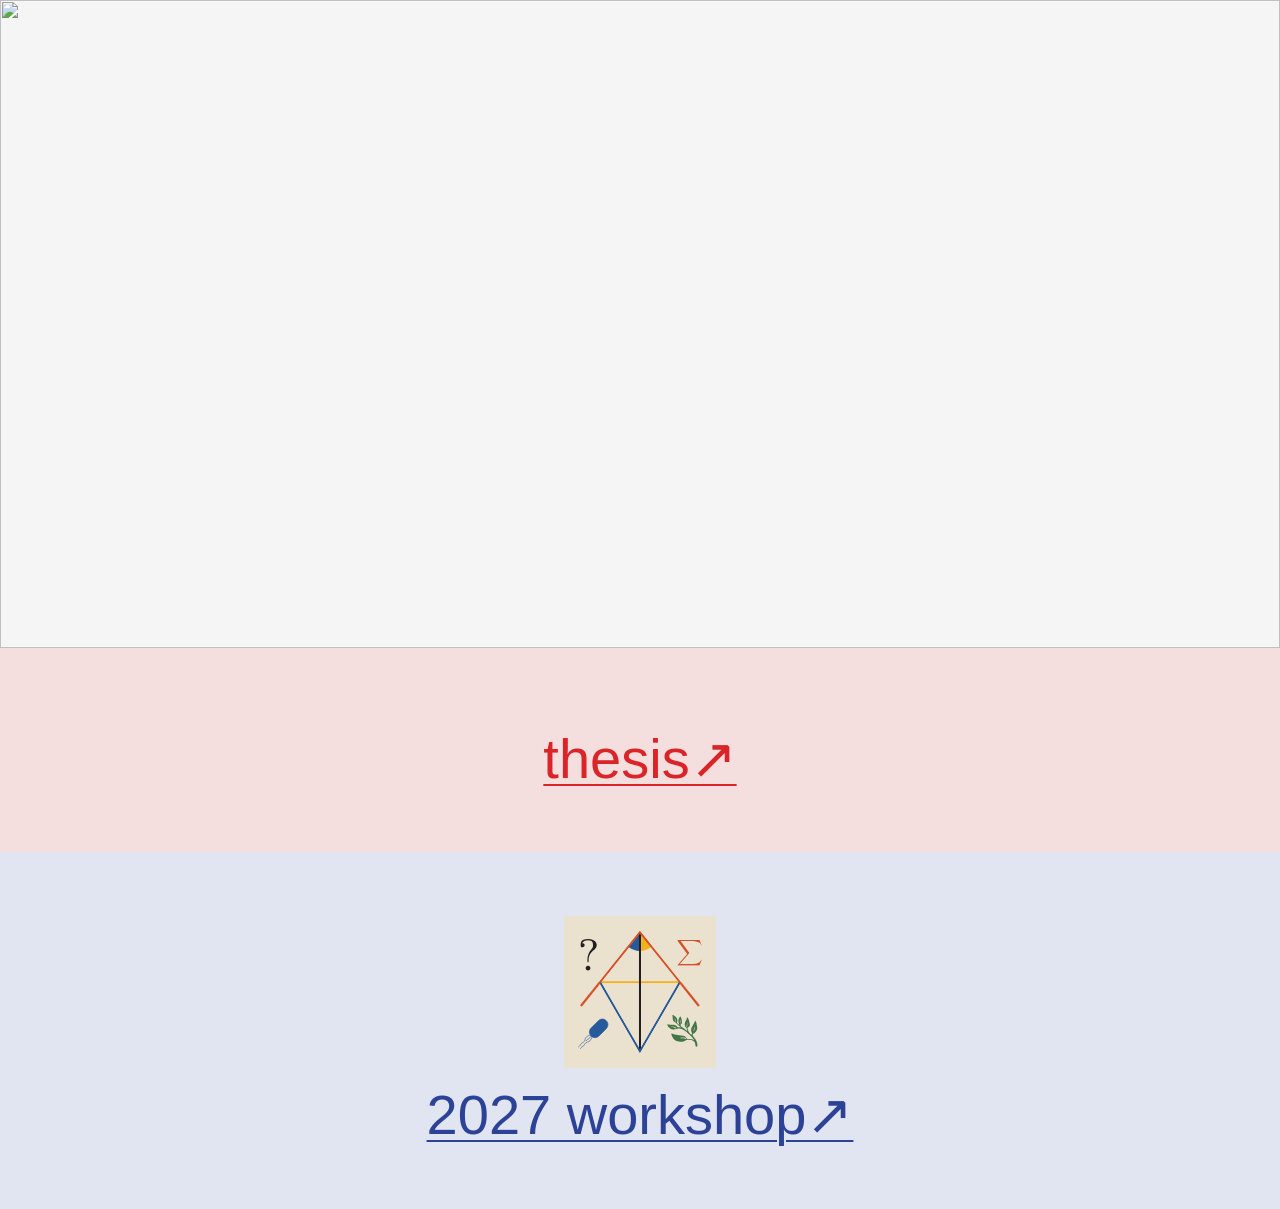
==== index.html @ 2cb5aefb "init" ====
<!doctype html>
<html lang="en">

<head>
  <meta charset="utf-8">

  <meta
    name="viewport"
    content="width=device-width, initial-scale=1"
  >

  <meta
    name="theme-color"
    content="#F5F5F5"
  >

  <meta
    name="description"
    content="sundries"
  >

  <title>gsl.mn</title>

  <link
    rel="icon"
    type="image/svg+xml"
    href="./assets/graphics/link-1.svg"
  >

  <link
    rel="stylesheet"
    href="./styles.css"
  >
</head>


<body>

  <a
    class="skip-link"
    href="#links"
  >
    Skip to links
  </a>


  <main>

    <!--
      Site title remains available to screen readers/search engines,
      but is NOT visually displayed.
    -->
    <h1 class="visually-hidden">
      gsl.mn
    </h1>


    <!-- =====================================================
         LARGE HERO SVG
         ===================================================== -->

    <section class="hero">

      <img
        class="hero__art"
        src="./assets/graphics/hero.svg"
        alt=""
      >


      <!--
        Invisible clickable region centered over the hero.

        Change href to whatever you want.

        Nothing visible is drawn here.
        Remove this <a> entirely if you don't want
        the hero to contain a link.
      -->
      <a
        class="hero__center-link"
        href="./about/"
        aria-label="About"
      ></a>

    </section>



    <!-- =====================================================
         TWO FULL-WIDTH LINK BANDS
         ===================================================== -->

    <nav
      class="links"
      id="links"
      aria-label="Explore"
    >


      <!-- FIRST LINK -->

      <div class="link-band link-band--red">

        <a
          class="illustrated-link illustrated-link--red"
          href="https://thesis.caltech.edu/18607/"
        >

          <img
            class="illustrated-link__art"
            src="./assets/graphics/link-1.svg"
            alt=""
          >

          <span class="illustrated-link__label">
            thesis↗
          </span>

        </a>

      </div>



      <!-- SECOND LINK -->

      <div class="link-band link-band--blue">

        <a
          class="illustrated-link illustrated-link--blue"
          href="https://www.nitmb.org/event/curiosity-driven-dialogue-and-collaboration-between-experiment-and-theory-2/"
        >

          <img
            class="illustrated-link__art"
            src="./assets/graphics/2027curiosity.svg"
            alt=""
          >

          <span class="illustrated-link__label">
            2027 workshop↗
          </span>

        </a>

      </div>


    </nav>

  </main>


</body>
</html>
---- styles.css ----
/* =========================================================
   U001 FONT FAMILY
   ========================================================= */


/* ---------- normal width ---------- */

@font-face {
  font-family: "U001";
  src: url("./assets/fonts/U001-Regular.woff2") format("woff2");
  font-weight: 400;
  font-style: normal;
  font-stretch: normal;
  font-display: swap;
}

@font-face {
  font-family: "U001";
  src: url("./assets/fonts/U001-Italic.woff2") format("woff2");
  font-weight: 400;
  font-style: italic;
  font-stretch: normal;
  font-display: swap;
}

@font-face {
  font-family: "U001";
  src: url("./assets/fonts/U001-Bold.woff2") format("woff2");
  font-weight: 700;
  font-style: normal;
  font-stretch: normal;
  font-display: swap;
}

@font-face {
  font-family: "U001";
  src: url("./assets/fonts/U001-BoldItalic.woff2") format("woff2");
  font-weight: 700;
  font-style: italic;
  font-stretch: normal;
  font-display: swap;
}


/* ---------- condensed ---------- */

@font-face {
  font-family: "U001";
  src: url("./assets/fonts/U001-Condensed.woff2") format("woff2");
  font-weight: 400;
  font-style: normal;
  font-stretch: condensed;
  font-display: swap;
}

@font-face {
  font-family: "U001";
  src: url("./assets/fonts/U001-CondensedItalic.woff2") format("woff2");
  font-weight: 400;
  font-style: italic;
  font-stretch: condensed;
  font-display: swap;
}

@font-face {
  font-family: "U001";
  src: url("./assets/fonts/U001-CondensedBold.woff2") format("woff2");
  font-weight: 700;
  font-style: normal;
  font-stretch: condensed;
  font-display: swap;
}

@font-face {
  font-family: "U001";
  src: url("./assets/fonts/U001-CondensedBoldItalic.woff2") format("woff2");
  font-weight: 700;
  font-style: italic;
  font-stretch: condensed;
  font-display: swap;
}



/* =========================================================
   SITE VARIABLES
   ========================================================= */

:root {

  /* Main page background */
  --page-bg: #F5F5F5;


  /* Link foreground colors */
  --red: #DA2428;
  --blue: #2C4297;


  /*
    MANUALLY CHOSEN BAND COLORS.

    Change these two whenever you like.
  */
  --red-bg: #F4DEDE;
  --blue-bg: #E1E5F2;


  /*
    Large-link typography.

    Roughly 32px minimum → 56px maximum.
  */
  --link-font-size:
    clamp(2rem, 1.25rem + 3vw, 3.5rem);


  /*
    Small SVG dimensions.

    Since height:auto is used below,
    non-square SVGs retain their own aspect ratios.
  */
  --link-art-size:
    clamp(5.5rem, 12vw, 9.5rem);


  /*
    Vertical whitespace within each colored band.
  */
  --band-padding-y:
    clamp(2.25rem, 5vw, 4.5rem);


  /* Horizontal protection on narrow devices */
  --band-padding-x:
    clamp(1rem, 4vw, 3rem);


  /* Distance between little SVG and link text */
  --art-label-gap:
    clamp(0.65rem, 1.5vw, 1.1rem);
}



/* =========================================================
   BASIC PAGE
   ========================================================= */

html,
body {
  margin: 0;
  padding: 0;

  width: 100%;
  min-height: 100%;

  background: var(--page-bg);

  font-family:
    "U001",
    Arial,
    sans-serif;

  font-weight: 400;
  font-style: normal;
}


body {
  overflow-x: hidden;
}


main {
  width: 100%;
  margin: 0;
  padding: 0;
}



/* =========================================================
   ACCESSIBILITY
   ========================================================= */


/*
  The gsl.mn <h1> exists structurally,
  but is invisible on screen.
*/

.visually-hidden {
  position: absolute;

  width: 1px;
  height: 1px;

  padding: 0;
  margin: -1px;

  overflow: hidden;

  clip: rect(0, 0, 0, 0);
  clip-path: inset(50%);

  white-space: nowrap;

  border: 0;
}



/*
  Keyboard-accessible skip link.
  Invisible until focused.
*/

.skip-link {
  position: absolute;

  left: -9999px;
  top: auto;

  z-index: 1000;

  padding: 0.75rem 1rem;

  background: #000;
  color: #fff;
}


.skip-link:focus {
  left: 1rem;
  top: 1rem;
}



/* =========================================================
   LARGE HERO SVG
   ========================================================= */

.hero {
  position: relative;

  width: 100%;

  /*
    Height responds to viewport size.

    Change 72vh if you want the hero
    larger or smaller vertically.
  */
  height: clamp(24rem, 72vh, 55rem);

  display: flex;
  justify-content: center;
  align-items: center;

  overflow: hidden;

  background: var(--page-bg);
}



.hero__art {
  display: block;

  width: 100%;
  height: 100%;

  /*
    Desktop/default:
    show the entire SVG without distortion.
  */
  object-fit: contain;

  object-position: center center;
}



/*
  Invisible clickable area at the center
  of the large SVG.

  Because the SVG is loaded through <img>,
  an HTML overlay is the robust way to
  create an independent hyperlink.
*/

.hero__center-link {
  position: absolute;

  left: 50%;
  top: 50%;

  transform: translate(-50%, -50%);

  /*
    Dimensions of clickable central region.
    Adjust these if desired.
  */
  width: min(30vw, 20rem);
  height: min(22vh, 12rem);

  z-index: 2;

  /*
    Deliberately invisible.
  */
  background: transparent;

  text-decoration: none;
}



/*
  Give keyboard users a visible indication
  of the otherwise invisible link.
*/

.hero__center-link:focus-visible {
  outline: 2px solid #111;
  outline-offset: 4px;
}



/* =========================================================
   PORTRAIT / MOBILE HERO BEHAVIOR
   ========================================================= */


/*
  On sufficiently portrait-shaped displays,
  fill the hero frame and crop excess edges
  rather than shrinking the SVG excessively.
*/

@media (max-aspect-ratio: 4/5) {

  .hero {
    height: min(70vh, 42rem);
  }


  .hero__art {
    object-fit: cover;
  }


  .hero__center-link {
    width: 45vw;
    height: 18vh;
  }

}



/* =========================================================
   LINK-BAND CONTAINER
   ========================================================= */

.links {
  width: 100%;

  margin: 0;
  padding: 0;
}



/* =========================================================
   FULL-WIDTH COLORED BANDS
   ========================================================= */

.link-band {
  /*
    Span the complete horizontal viewport.
  */
  width: 100%;

  box-sizing: border-box;


  /*
    No fixed height!

    Therefore band height automatically becomes:

       top padding
       +
       SVG height
       +
       image/text gap
       +
       text height
       +
       bottom padding
  */

  padding:
    var(--band-padding-y)
    var(--band-padding-x);


  display: flex;

  justify-content: center;
  align-items: center;
}



.link-band--red {
  background: var(--red-bg);
}



.link-band--blue {
  background: var(--blue-bg);
}



/* =========================================================
   SVG + LINK ASSEMBLY
   ========================================================= */

.illustrated-link {
  display: flex;

  flex-direction: column;

  align-items: center;
  justify-content: center;

  gap: var(--art-label-gap);


  /*
    Lets it use the width it needs,
    but prevents pathological overflow.
  */
  width: min(100%, 60rem);


  text-align: center;


  /*
    We underline only the text itself,
    not the whole flex container.
  */
  text-decoration: none;


  font-size: var(--link-font-size);

  line-height: 1.05;
}



/* =========================================================
   SMALL SVG ARTWORK
   ========================================================= */

.illustrated-link__art {
  display: block;

  /*
    Responsive width.
  */
  width: var(--link-art-size);


  /*
    Preserve actual SVG aspect ratio.
  */
  height: auto;


  /*
    Never get ridiculously large relative
    to a narrow phone.
  */
  max-width: 60vw;
}



/* =========================================================
   LINK TEXT
   ========================================================= */

.illustrated-link__label {

  text-decoration-line: underline;

  text-decoration-color: currentColor;

  text-decoration-thickness: 0.04em;

  text-underline-offset: 0.11em;


  /*
    Makes underline gracefully break around
    descenders such as:

       g
       j
       p
       q
       y
  */
  text-decoration-skip-ink: auto;
}



/* =========================================================
   INDIVIDUAL LINK COLORS
   ========================================================= */

.illustrated-link--red {
  color: var(--red);
}



.illustrated-link--blue {
  color: var(--blue);
}



/* =========================================================
   HOVER + KEYBOARD FOCUS
   ========================================================= */

.illustrated-link:hover .illustrated-link__label,
.illustrated-link:focus-visible .illustrated-link__label {
  text-decoration-thickness: 0.075em;
}


.illustrated-link:focus-visible {
  outline: 2px solid currentColor;
  outline-offset: 0.75rem;
}



/* =========================================================
   PHONE-SIZED SCREENS
   ========================================================= */

@media (max-width: 600px) {

  :root {

    /*
      Slightly tighter bands on phones.
    */
    --band-padding-y:
      clamp(1.75rem, 8vw, 3rem);


    /*
      Let SVGs become a substantial percentage
      of the mobile viewport.
    */
    --link-art-size:
      clamp(5rem, 25vw, 7.5rem);
  }

}



/* =========================================================
   OPTIONAL CONDENSED FONT CLASS
   ========================================================= */

.condensed {
  font-stretch: condensed;
}



/* =========================================================
   REDUCED MOTION
   ========================================================= */

@media (prefers-reduced-motion: reduce) {

  *,
  *::before,
  *::after {
    scroll-behavior: auto !important;
    transition: none !important;
    animation: none !important;
  }

}
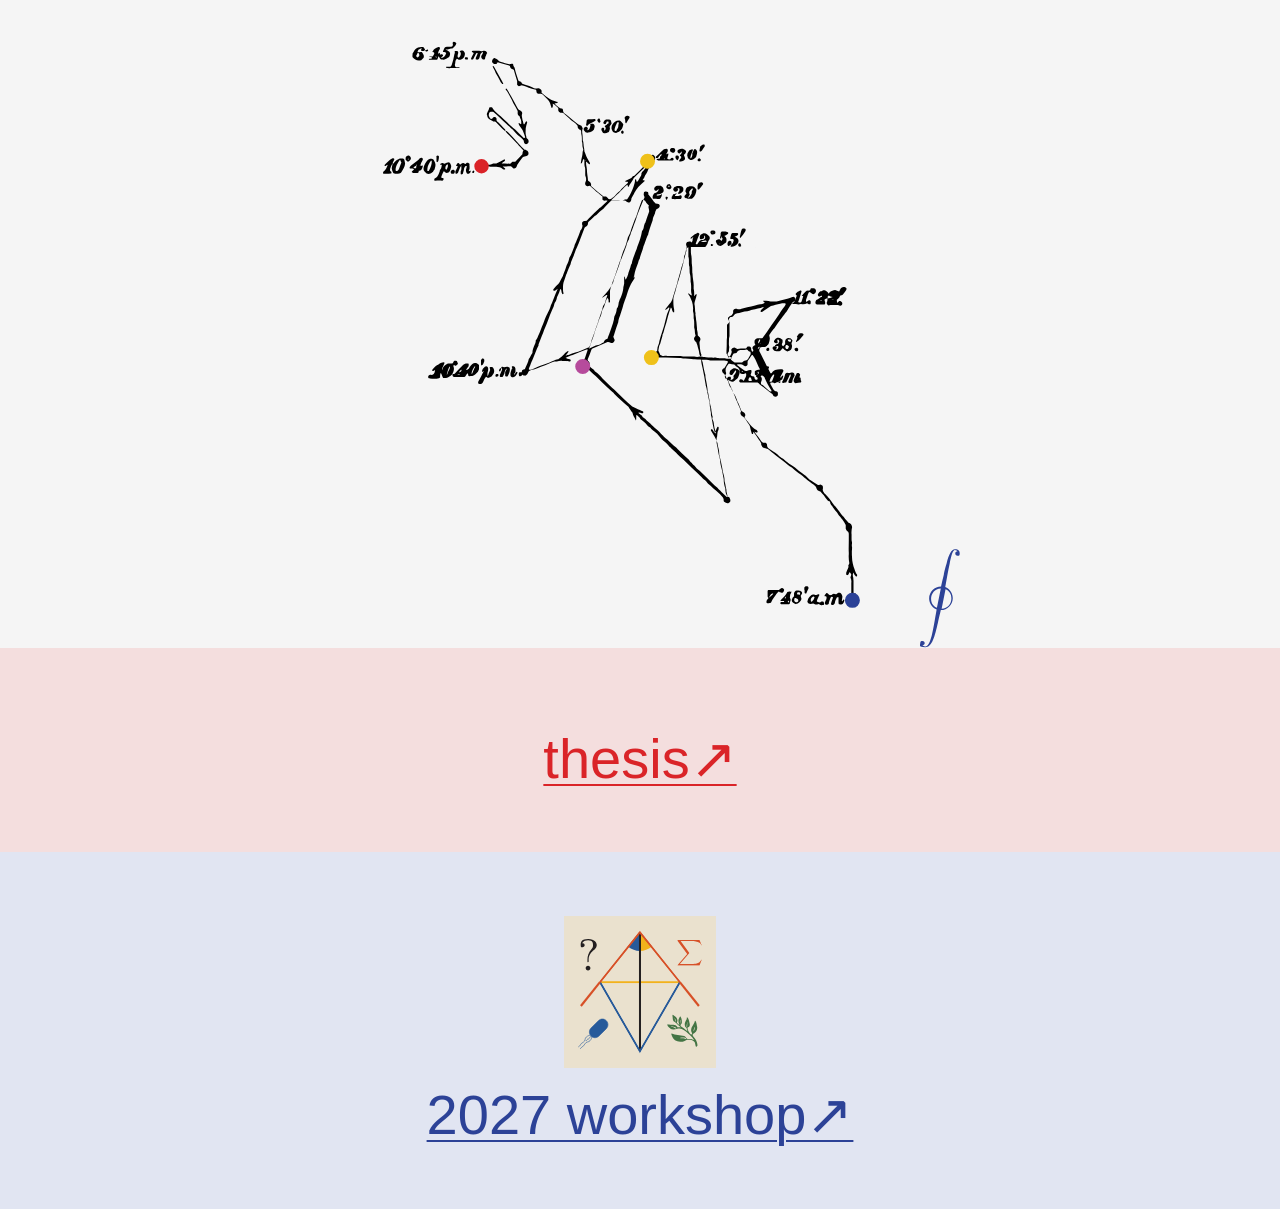
==== commit aa9097d4: "Update index.html" ====
--- a/index.html
+++ b/index.html
@@ -63,7 +63,7 @@
 
       <img
         class="hero__art"
-        src="./assets/graphics/hero.svg"
+        src="./assets/graphics/basalSVGcircumnutation.svg"
         alt=""
       >
 
@@ -109,7 +109,7 @@
 
           <img
             class="illustrated-link__art"
-            src="./assets/graphics/link-1.svg"
+            src="./assets/graphics/cubeveTrees.svg"
             alt=""
           >
 
@@ -153,4 +153,4 @@
 
 
 </body>
-</html>+</html>
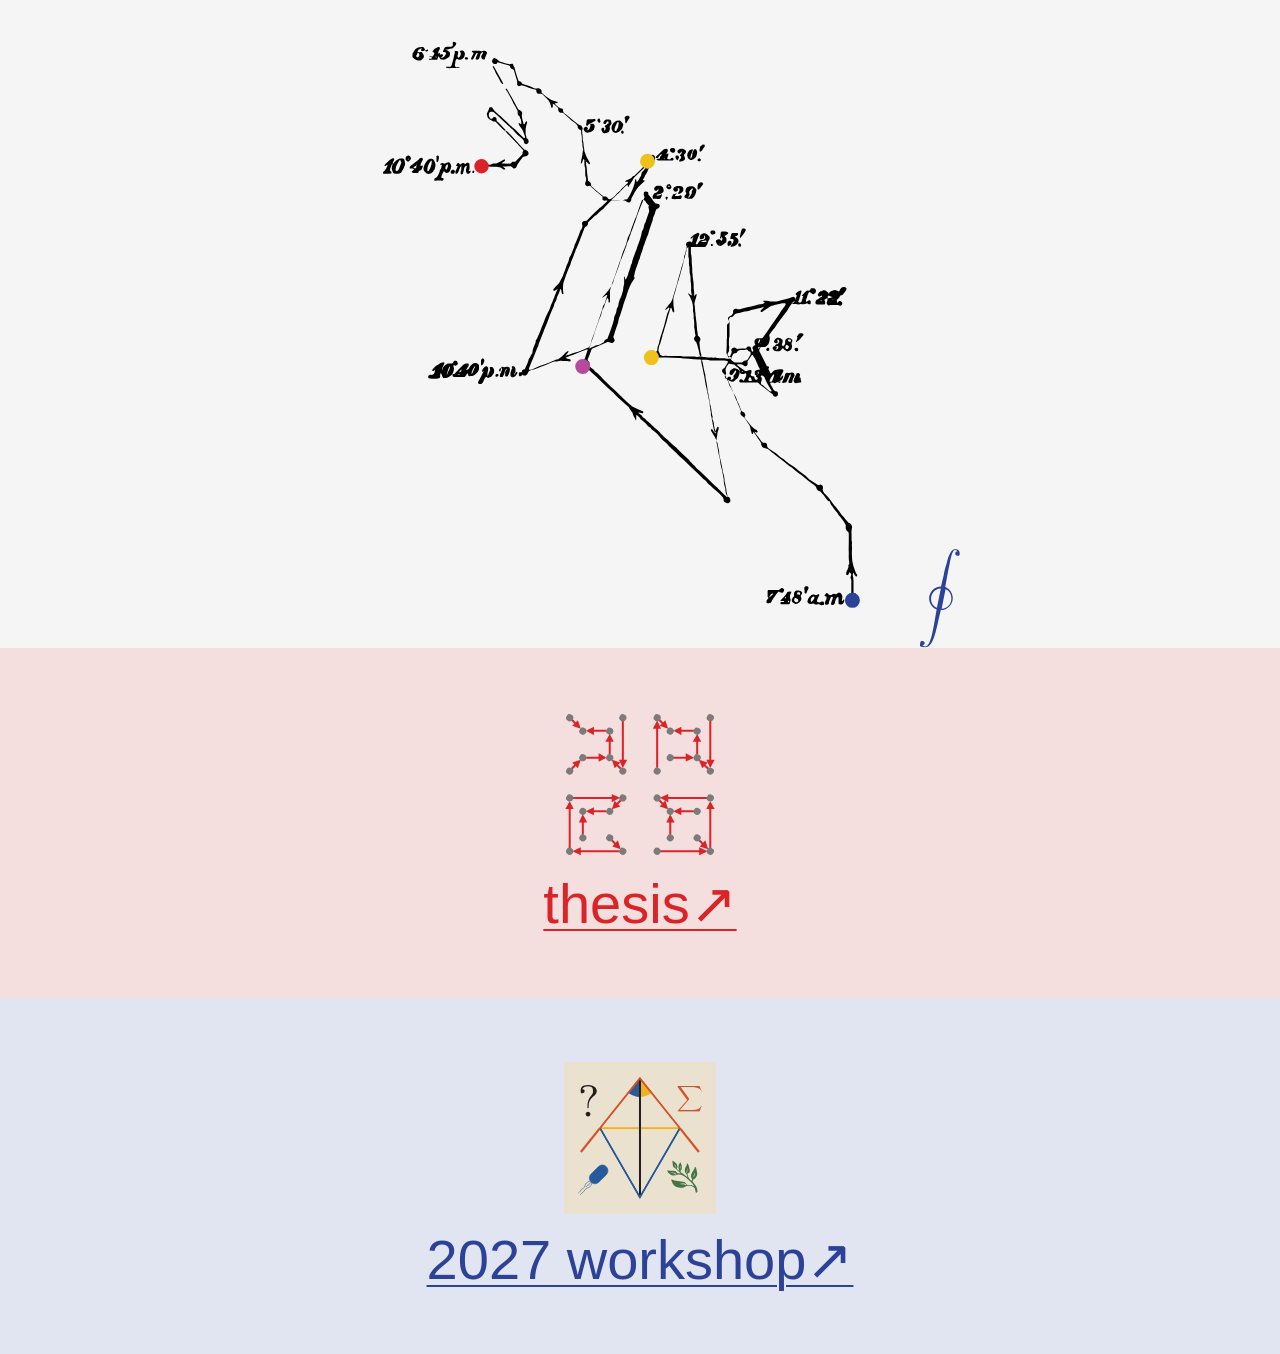
==== commit 5d6c411d: "Update index.html" ====
--- a/index.html
+++ b/index.html
@@ -77,11 +77,11 @@
         Remove this <a> entirely if you don't want
         the hero to contain a link.
       -->
-      <a
+      <!-- <a
         class="hero__center-link"
         href="./about/"
         aria-label="About"
-      ></a>
+      ></a> -->
 
     </section>
 
@@ -109,7 +109,7 @@
 
           <img
             class="illustrated-link__art"
-            src="./assets/graphics/cubeveTrees.svg"
+            src="./assets/graphics/cubveTrees.svg"
             alt=""
           >
 
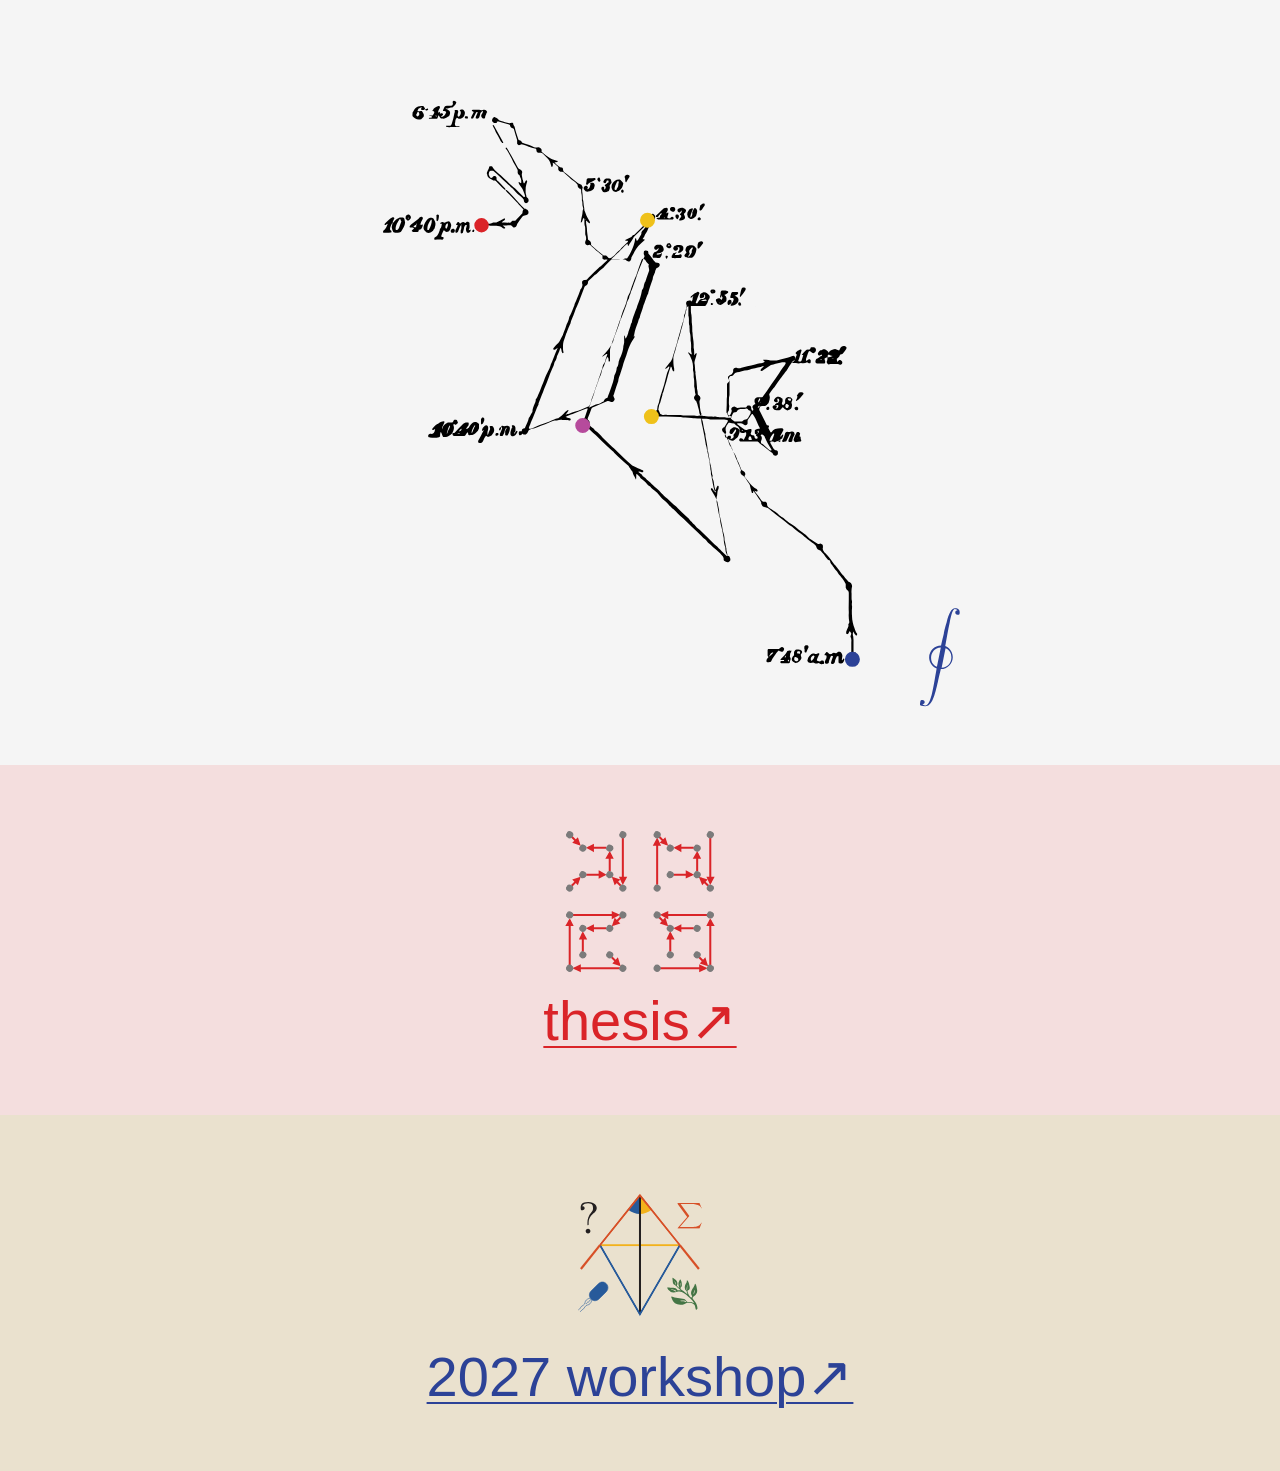
==== commit 9d5148b6: "Update index.html" ====
--- a/index.html
+++ b/index.html
@@ -23,8 +23,8 @@
 
   <link
     rel="icon"
-    type="image/svg+xml"
-    href="./assets/graphics/link-1.svg"
+    type="image/png"
+    href="./assets/graphics/moon.png"
   >
 
   <link
--- a/styles.css
+++ b/styles.css
@@ -103,7 +103,7 @@
     Change these two whenever you like.
   */
   --red-bg: #F4DEDE;
-  --blue-bg: #E1E5F2;
+  --blue-bg: #EAE1CE;
 
 
   /*
@@ -254,7 +254,7 @@
     Change 72vh if you want the hero
     larger or smaller vertically.
   */
-  height: clamp(24rem, 72vh, 55rem);
+  height: clamp(30rem, 85vh, 65rem);
 
   display: flex;
   justify-content: center;
@@ -269,17 +269,13 @@
 
 .hero__art {
   display: block;
-
   width: 100%;
   height: 100%;
 
-  /*
-    Desktop/default:
-    show the entire SVG without distortion.
-  */
+  max-height: 72vh;
+
   object-fit: contain;
-
-  object-position: center center;
+  object-position: center;
 }
 
 
@@ -612,4 +608,4 @@
     animation: none !important;
   }
 
-}+}
